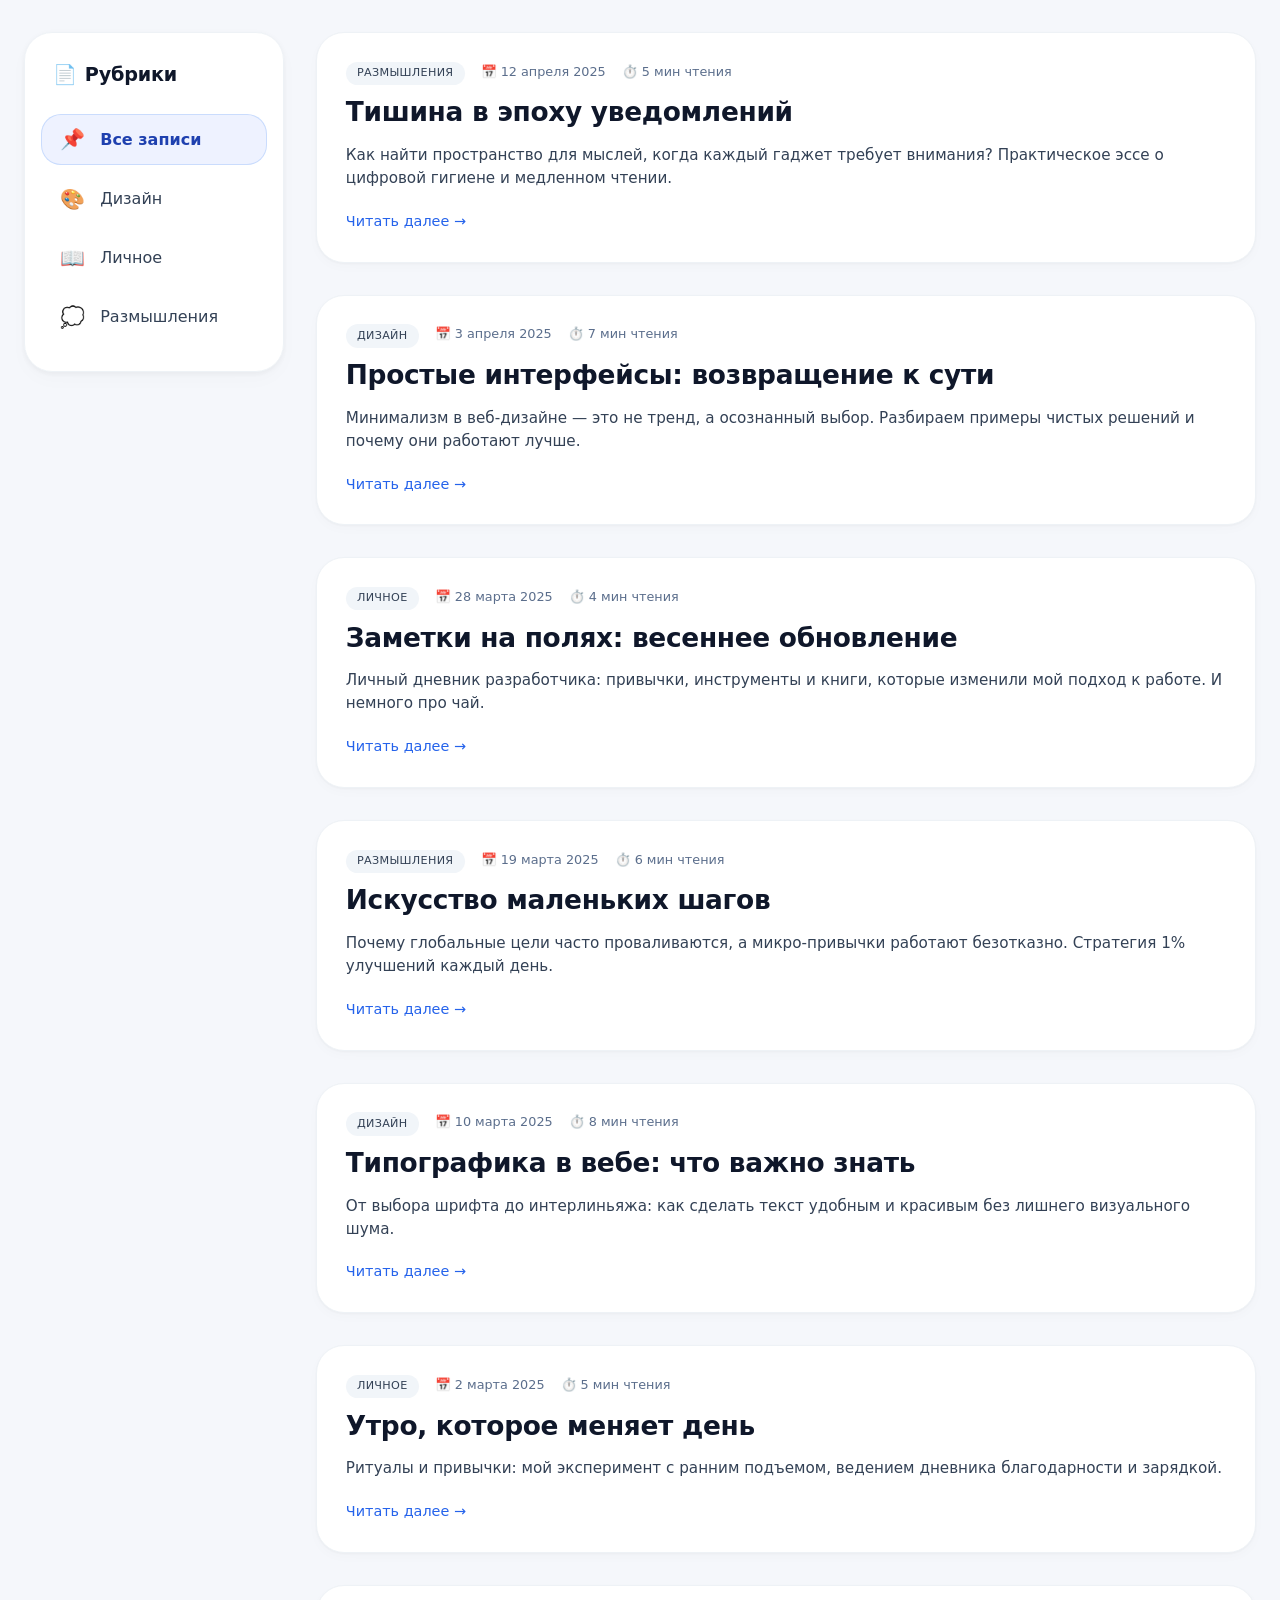
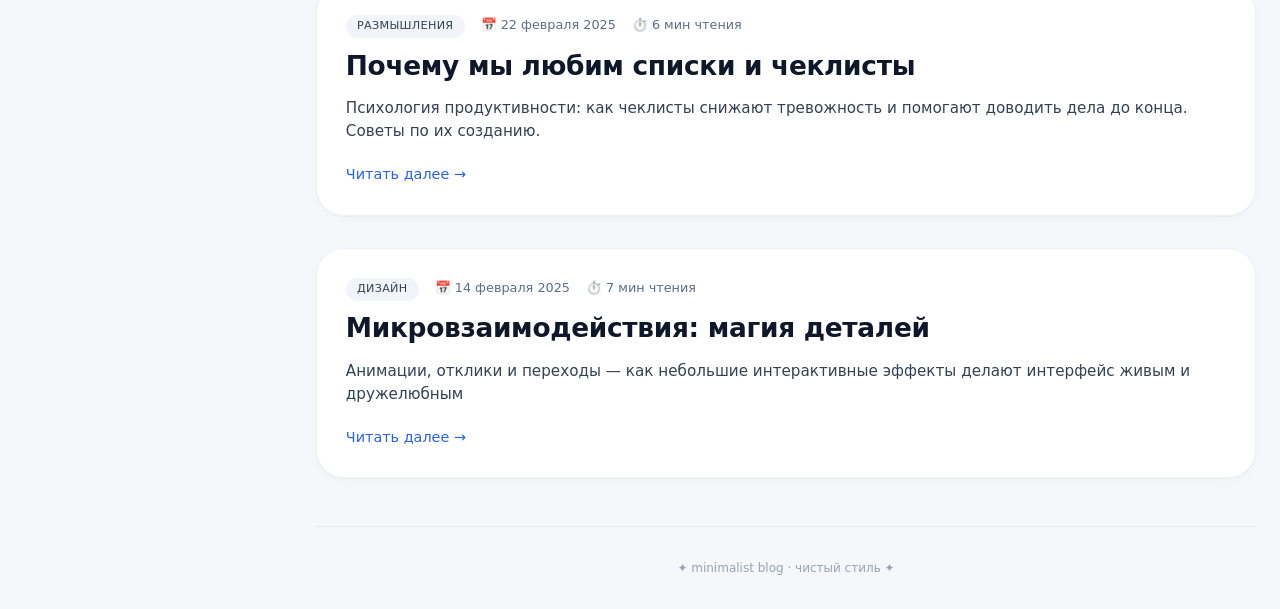
==== index.html @ 2f4bd147 "Add files via upload" ====
<!DOCTYPE html>
<html lang="ru">
<head>
  <meta charset="UTF-8">
  <meta name="viewport" content="width=device-width, initial-scale=1.0, user-scalable=yes">
  <title>Простой блог | Чистый стиль и вкладки</title>
  <style>
    * {
      margin: 0;
      padding: 0;
      box-sizing: border-box;
    }

    body {
      background: #f5f7fb;
      font-family: 'Inter', system-ui, -apple-system, 'Segoe UI', Roboto, 'Helvetica Neue', sans-serif;
      line-height: 1.5;
      color: #1e293b;
    }

    /* Основная сетка: сайдбар слева + контент справа */
    .app-wrapper {
      max-width: 1400px;
      margin: 0 auto;
      padding: 2rem 1.5rem;
      display: flex;
      flex-wrap: wrap;
      gap: 2rem;
    }

    /* ========== БОКОВАЯ ПАНЕЛЬ (ВКЛАДКИ) ========== */
    .sidebar {
      flex: 0 0 260px;
      background: white;
      border-radius: 28px;
      box-shadow: 0 8px 20px rgba(0, 0, 0, 0.02), 0 2px 6px rgba(0, 0, 0, 0.05);
      padding: 1.75rem 1rem;
      height: fit-content;
      position: sticky;
      top: 2rem;
      transition: all 0.2s ease;
      border: 1px solid #eef2f6;
    }

    .sidebar h3 {
      font-size: 1.2rem;
      font-weight: 600;
      letter-spacing: -0.2px;
      padding-left: 0.75rem;
      margin-bottom: 1.5rem;
      color: #0f172a;
      display: flex;
      align-items: center;
      gap: 8px;
    }

    .sidebar h3:before {
      content: "📄";
      font-size: 1.2rem;
    }

    /* стили кнопок-вкладок */
    .tab-buttons {
      display: flex;
      flex-direction: column;
      gap: 0.5rem;
    }

    .tab-btn {
      background: transparent;
      border: none;
      padding: 0.85rem 1.2rem;
      text-align: left;
      font-size: 1rem;
      font-weight: 500;
      border-radius: 20px;
      color: #334155;
      cursor: pointer;
      transition: all 0.2s ease;
      display: flex;
      align-items: center;
      gap: 12px;
      font-family: inherit;
      width: 100%;
    }

    .tab-btn span:first-child {
      font-size: 1.25rem;
      width: 28px;
      display: inline-block;
    }

    .tab-btn:hover {
      background: #f1f5f9;
      color: #0f172a;
    }

    .tab-btn.active {
      background: #eef2ff;
      color: #1e40af;
      font-weight: 600;
      box-shadow: inset 0 0 0 1px rgba(59, 130, 246, 0.2);
    }

    /* ========== ОСНОВНОЙ КОНТЕНТ (БЛОГ) ========== */
    .main-content {
      flex: 1;
      min-width: 260px;
      background: transparent;
    }

    /* карточки постов (единый стиль) */
    .blog-grid {
      display: flex;
      flex-direction: column;
      gap: 2rem;
    }

    .post-card {
      background: white;
      border-radius: 28px;
      padding: 1.8rem;
      box-shadow: 0 4px 12px rgba(0, 0, 0, 0.02), 0 1px 2px rgba(0, 0, 0, 0.03);
      transition: all 0.2s;
      border: 1px solid #eef2f6;
    }

    .post-card:hover {
      box-shadow: 0 12px 24px -12px rgba(0, 0, 0, 0.1);
      transform: translateY(-2px);
    }

    .post-meta {
      display: flex;
      gap: 1rem;
      font-size: 0.8rem;
      color: #5b6e8c;
      margin-bottom: 0.65rem;
      flex-wrap: wrap;
    }

    .post-category {
      background: #f1f5f9;
      padding: 0.2rem 0.7rem;
      border-radius: 40px;
      font-size: 0.7rem;
      font-weight: 500;
      color: #334155;
      text-transform: uppercase;
      letter-spacing: 0.3px;
    }

    .post-title {
      font-size: 1.65rem;
      font-weight: 700;
      letter-spacing: -0.3px;
      margin-bottom: 0.9rem;
      line-height: 1.3;
      color: #0f172a;
    }

    .post-excerpt {
      color: #334155;
      margin-bottom: 1.2rem;
      font-size: 0.95rem;
    }

    .read-more {
      display: inline-flex;
      align-items: center;
      gap: 6px;
      color: #2563eb;
      font-weight: 500;
      text-decoration: none;
      font-size: 0.9rem;
      transition: gap 0.2s;
    }

    .read-more:hover {
      gap: 10px;
      text-decoration: underline;
    }

    /* Сообщение-заглушка, если в категории нет постов */
    .empty-message {
      background: white;
      border-radius: 28px;
      padding: 3rem 2rem;
      text-align: center;
      border: 1px solid #eef2f6;
      color: #5b6e8c;
    }

    /* адаптивность */
    @media (max-width: 720px) {
      .app-wrapper {
        flex-direction: column;
        padding: 1.25rem;
      }

      .sidebar {
        flex: auto;
        position: static;
        width: 100%;
        top: 0;
      }

      .tab-btn {
        padding: 0.7rem 1rem;
      }

      .post-title {
        font-size: 1.4rem;
      }
    }

    /* простой футер опционально */
    .footer-note {
      margin-top: 3rem;
      text-align: center;
      font-size: 0.75rem;
      color: #94a3b8;
      border-top: 1px solid #e2e8f0;
      padding-top: 2rem;
    }
  </style>
</head>
<body>
<div class="app-wrapper">
  <!-- Боковая панель: кнопки с вкладками -->
  <aside class="sidebar">
    <h3>Рубрики</h3>
    <div class="tab-buttons" id="tabButtonsContainer">
      <!-- Кнопки будут динамически созданы через JS, либо пропишем статически, но для чистоты структуры сделаем через data -->
    </div>
  </aside>

  <!-- Основная область блога (отображение постов в зависимости от выбранной вкладки) -->
  <main class="main-content">
    <div id="blogContent" class="blog-grid">
      <!-- Здесь динамически рендерятся записи блога -->
    </div>
    <div class="footer-note">
      ✦ minimalist blog · чистый стиль ✦
    </div>
  </main>
</div>

<script>
  // ----- ДАННЫЕ БЛОГА (посты с категориями / вкладками) -----
  const postsData = [
    {
      id: 1,
      title: "Тишина в эпоху уведомлений",
      excerpt: "Как найти пространство для мыслей, когда каждый гаджет требует внимания? Практическое эссе о цифровой гигиене и медленном чтении.",
      category: "размышления",
      date: "12 апреля 2025",
      readTime: "5 мин чтения"
    },
    {
      id: 2,
      title: "Простые интерфейсы: возвращение к сути",
      excerpt: "Минимализм в веб-дизайне — это не тренд, а осознанный выбор. Разбираем примеры чистых решений и почему они работают лучше.",
      category: "дизайн",
      date: "3 апреля 2025",
      readTime: "7 мин чтения"
    },
    {
      id: 3,
      title: "Заметки на полях: весеннее обновление",
      excerpt: "Личный дневник разработчика: привычки, инструменты и книги, которые изменили мой подход к работе. И немного про чай.",
      category: "личное",
      date: "28 марта 2025",
      readTime: "4 мин чтения"
    },
    {
      id: 4,
      title: "Искусство маленьких шагов",
      excerpt: "Почему глобальные цели часто проваливаются, а микро-привычки работают безотказно. Стратегия 1% улучшений каждый день.",
      category: "размышления",
      date: "19 марта 2025",
      readTime: "6 мин чтения"
    },
    {
      id: 5,
      title: "Типографика в вебе: что важно знать",
      excerpt: "От выбора шрифта до интерлиньяжа: как сделать текст удобным и красивым без лишнего визуального шума.",
      category: "дизайн",
      date: "10 марта 2025",
      readTime: "8 мин чтения"
    },
    {
      id: 6,
      title: "Утро, которое меняет день",
      excerpt: "Ритуалы и привычки: мой эксперимент с ранним подъемом, ведением дневника благодарности и зарядкой.",
      category: "личное",
      date: "2 марта 2025",
      readTime: "5 мин чтения"
    },
    {
      id: 7,
      title: "Почему мы любим списки и чеклисты",
      excerpt: "Психология продуктивности: как чеклисты снижают тревожность и помогают доводить дела до конца. Советы по их созданию.",
      category: "размышления",
      date: "22 февраля 2025",
      readTime: "6 мин чтения"
    },
    {
      id: 8,
      title: "Микровзаимодействия: магия деталей",
      excerpt: "Анимации, отклики и переходы — как небольшие интерактивные эффекты делают интерфейс живым и дружелюбным",
      category: "дизайн",
      date: "14 февраля 2025",
      readTime: "7 мин чтения"
    }
  ];

  // ---- Категории (вкладки). Добавим также "все записи" по умолчанию. ----
  // Создаём набор уникальных категорий на основе постов + добавим пункт "Все записи"
  const allCategoriesSet = new Set(postsData.map(post => post.category));
  // Преобразуем в массив и отсортируем для удобства
  let categories = Array.from(allCategoriesSet).sort();
  // Вкладки: делаем "Все записи" первой и удобной
  const tabs = [
    { id: "all", label: "Все записи", icon: "📌", filter: null },
    ...categories.map(cat => ({ id: cat, label: cat.charAt(0).toUpperCase() + cat.slice(1), icon: getIconForCategory(cat), filter: cat }))
  ];

  // Вспомогательная иконка для категорий (просто для эстетики)
  function getIconForCategory(cat) {
    const map = {
      "размышления": "💭",
      "дизайн": "🎨",
      "личное": "📖"
    };
    return map[cat] || "🔖";
  }

  // Текущий активный фильтр (id вкладки)
  let activeTabId = "all";   // по умолчанию "Все записи"

  // Функция фильтрации постов на основе активного фильтра (используем category)
  function getFilteredPosts() {
    const activeTab = tabs.find(tab => tab.id === activeTabId);
    if (!activeTab || activeTab.filter === null) {
      // Показать все посты
      return [...postsData];
    }
    // фильтруем по категории
    return postsData.filter(post => post.category === activeTab.filter);
  }

  // Функция для рендера постов в главную область
  function renderPosts() {
    const filtered = getFilteredPosts();
    const container = document.getElementById("blogContent");
    if (!container) return;

    if (filtered.length === 0) {
      container.innerHTML = `
        <div class="empty-message">
          ✨ В этой рубрике пока нет записей ✨<br>
          Но скоро появятся новые мысли!
        </div>
      `;
      return;
    }

    // Генерируем карточки постов
    const postsHTML = filtered.map(post => `
      <article class="post-card">
        <div class="post-meta">
          <span class="post-category">${escapeHtml(post.category)}</span>
          <span>📅 ${escapeHtml(post.date)}</span>
          <span>⏱️ ${escapeHtml(post.readTime)}</span>
        </div>
        <h2 class="post-title">${escapeHtml(post.title)}</h2>
        <p class="post-excerpt">${escapeHtml(post.excerpt)}</p>
        <a href="#" class="read-more" data-id="${post.id}">Читать далее →</a>
      </article>
    `).join('');

    container.innerHTML = postsHTML;

    // Небольшая имитация "читать далее" (просто уведомление, чтобы не усложнять, но с духом блога)
    document.querySelectorAll('.read-more').forEach(link => {
      link.addEventListener('click', (e) => {
        e.preventDefault();
        const id = link.getAttribute('data-id');
        const post = postsData.find(p => p.id == id);
        if (post) {
          alert(`📖 «${post.title}»\n\n${post.excerpt}\n\n(Полная версия откроется здесь, но это демо-блог с вкладками и простым стилем.)`);
        } else {
          alert("Статья временно не доступна");
        }
      });
    });
  }

  // Простая защита от XSS
  function escapeHtml(str) {
    if (!str) return '';
    return str.replace(/[&<>]/g, function(m) {
      if (m === '&') return '&amp;';
      if (m === '<') return '&lt;';
      if (m === '>') return '&gt;';
      return m;
    }).replace(/[\uD800-\uDBFF][\uDC00-\uDFFF]/g, function(c) {
      return c;
    });
  }

  // Функция для отрисовки кнопок-вкладок в сайдбаре
  function renderTabButtons() {
    const container = document.getElementById("tabButtonsContainer");
    if (!container) return;

    const buttonsHtml = tabs.map(tab => {
      const isActive = (activeTabId === tab.id);
      const activeClass = isActive ? 'active' : '';
      return `
        <button class="tab-btn ${activeClass}" data-tab-id="${tab.id}">
          <span>${tab.icon}</span>
          <span>${escapeHtml(tab.label)}</span>
        </button>
      `;
    }).join('');

    container.innerHTML = buttonsHtml;

    // Добавляем обработчики событий на каждую кнопку
    document.querySelectorAll('.tab-btn').forEach(btn => {
      btn.addEventListener('click', (e) => {
        const tabId = btn.getAttribute('data-tab-id');
        if (!tabId) return;
        // Обновляем активную вкладку
        activeTabId = tabId;
        // Обновляем активный класс у кнопок
        document.querySelectorAll('.tab-btn').forEach(button => {
          if (button.getAttribute('data-tab-id') === tabId) {
            button.classList.add('active');
          } else {
            button.classList.remove('active');
          }
        });
        // Перерендериваем посты в соответствии с новой вкладкой
        renderPosts();
      });
    });
  }

  // Инициализация: рисуем интерфейс
  function init() {
    renderTabButtons();
    renderPosts();
  }

  // Запускаем всё после загрузки DOM
  document.addEventListener('DOMContentLoaded', init);
</script>
</body>
</html>
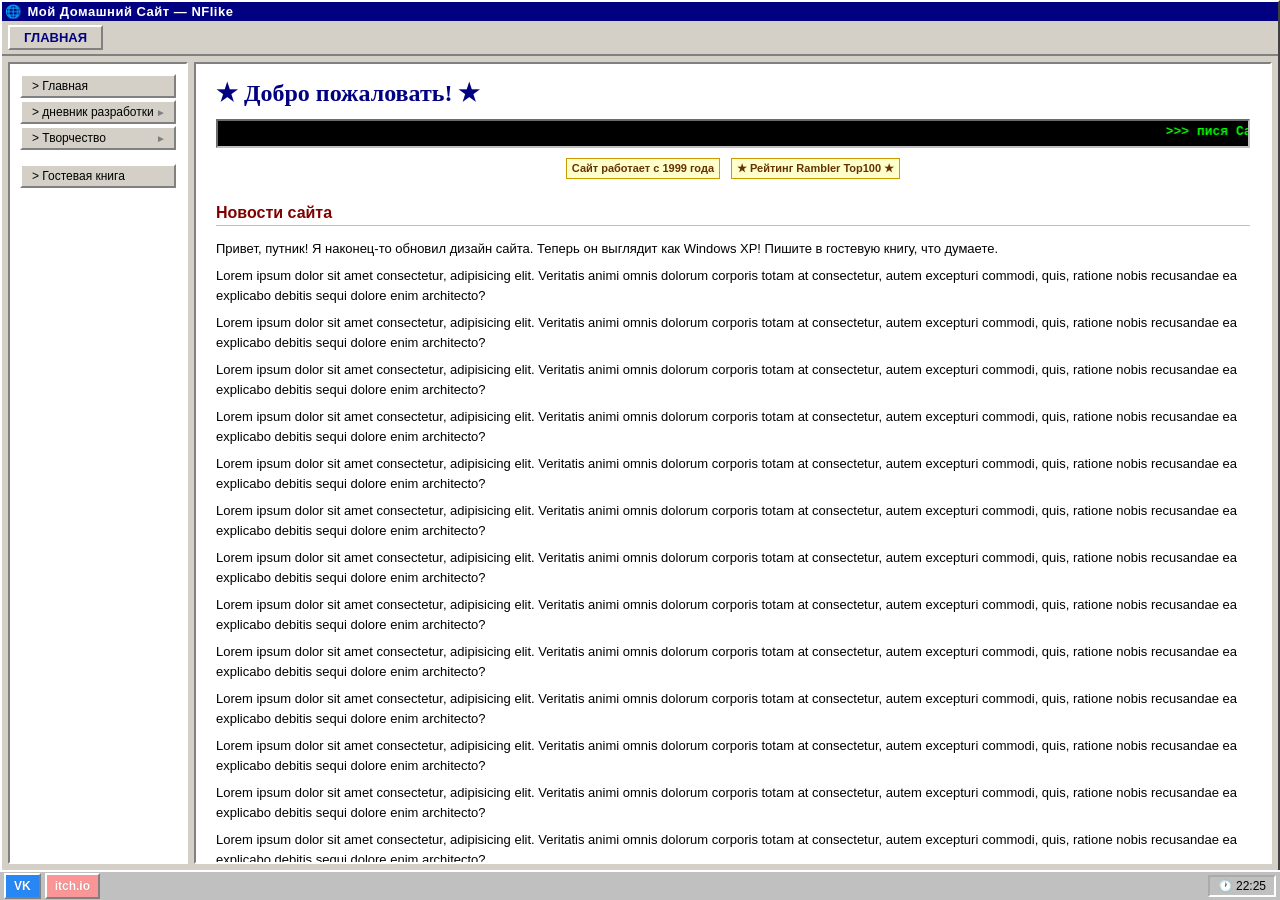
==== commit 5d68160f: "Add files via upload" ====
--- a/index.html
+++ b/index.html
@@ -1,462 +1,52 @@
 <!DOCTYPE html>
 <html lang="ru">
 <head>
-  <meta charset="UTF-8">
-  <meta name="viewport" content="width=device-width, initial-scale=1.0, user-scalable=yes">
-  <title>Простой блог | Чистый стиль и вкладки</title>
-  <style>
-    * {
-      margin: 0;
-      padding: 0;
-      box-sizing: border-box;
-    }
-
-    body {
-      background: #f5f7fb;
-      font-family: 'Inter', system-ui, -apple-system, 'Segoe UI', Roboto, 'Helvetica Neue', sans-serif;
-      line-height: 1.5;
-      color: #1e293b;
-    }
-
-    /* Основная сетка: сайдбар слева + контент справа */
-    .app-wrapper {
-      max-width: 1400px;
-      margin: 0 auto;
-      padding: 2rem 1.5rem;
-      display: flex;
-      flex-wrap: wrap;
-      gap: 2rem;
-    }
-
-    /* ========== БОКОВАЯ ПАНЕЛЬ (ВКЛАДКИ) ========== */
-    .sidebar {
-      flex: 0 0 260px;
-      background: white;
-      border-radius: 28px;
-      box-shadow: 0 8px 20px rgba(0, 0, 0, 0.02), 0 2px 6px rgba(0, 0, 0, 0.05);
-      padding: 1.75rem 1rem;
-      height: fit-content;
-      position: sticky;
-      top: 2rem;
-      transition: all 0.2s ease;
-      border: 1px solid #eef2f6;
-    }
-
-    .sidebar h3 {
-      font-size: 1.2rem;
-      font-weight: 600;
-      letter-spacing: -0.2px;
-      padding-left: 0.75rem;
-      margin-bottom: 1.5rem;
-      color: #0f172a;
-      display: flex;
-      align-items: center;
-      gap: 8px;
-    }
-
-    .sidebar h3:before {
-      content: "📄";
-      font-size: 1.2rem;
-    }
-
-    /* стили кнопок-вкладок */
-    .tab-buttons {
-      display: flex;
-      flex-direction: column;
-      gap: 0.5rem;
-    }
-
-    .tab-btn {
-      background: transparent;
-      border: none;
-      padding: 0.85rem 1.2rem;
-      text-align: left;
-      font-size: 1rem;
-      font-weight: 500;
-      border-radius: 20px;
-      color: #334155;
-      cursor: pointer;
-      transition: all 0.2s ease;
-      display: flex;
-      align-items: center;
-      gap: 12px;
-      font-family: inherit;
-      width: 100%;
-    }
-
-    .tab-btn span:first-child {
-      font-size: 1.25rem;
-      width: 28px;
-      display: inline-block;
-    }
-
-    .tab-btn:hover {
-      background: #f1f5f9;
-      color: #0f172a;
-    }
-
-    .tab-btn.active {
-      background: #eef2ff;
-      color: #1e40af;
-      font-weight: 600;
-      box-shadow: inset 0 0 0 1px rgba(59, 130, 246, 0.2);
-    }
-
-    /* ========== ОСНОВНОЙ КОНТЕНТ (БЛОГ) ========== */
-    .main-content {
-      flex: 1;
-      min-width: 260px;
-      background: transparent;
-    }
-
-    /* карточки постов (единый стиль) */
-    .blog-grid {
-      display: flex;
-      flex-direction: column;
-      gap: 2rem;
-    }
-
-    .post-card {
-      background: white;
-      border-radius: 28px;
-      padding: 1.8rem;
-      box-shadow: 0 4px 12px rgba(0, 0, 0, 0.02), 0 1px 2px rgba(0, 0, 0, 0.03);
-      transition: all 0.2s;
-      border: 1px solid #eef2f6;
-    }
-
-    .post-card:hover {
-      box-shadow: 0 12px 24px -12px rgba(0, 0, 0, 0.1);
-      transform: translateY(-2px);
-    }
-
-    .post-meta {
-      display: flex;
-      gap: 1rem;
-      font-size: 0.8rem;
-      color: #5b6e8c;
-      margin-bottom: 0.65rem;
-      flex-wrap: wrap;
-    }
-
-    .post-category {
-      background: #f1f5f9;
-      padding: 0.2rem 0.7rem;
-      border-radius: 40px;
-      font-size: 0.7rem;
-      font-weight: 500;
-      color: #334155;
-      text-transform: uppercase;
-      letter-spacing: 0.3px;
-    }
-
-    .post-title {
-      font-size: 1.65rem;
-      font-weight: 700;
-      letter-spacing: -0.3px;
-      margin-bottom: 0.9rem;
-      line-height: 1.3;
-      color: #0f172a;
-    }
-
-    .post-excerpt {
-      color: #334155;
-      margin-bottom: 1.2rem;
-      font-size: 0.95rem;
-    }
-
-    .read-more {
-      display: inline-flex;
-      align-items: center;
-      gap: 6px;
-      color: #2563eb;
-      font-weight: 500;
-      text-decoration: none;
-      font-size: 0.9rem;
-      transition: gap 0.2s;
-    }
-
-    .read-more:hover {
-      gap: 10px;
-      text-decoration: underline;
-    }
-
-    /* Сообщение-заглушка, если в категории нет постов */
-    .empty-message {
-      background: white;
-      border-radius: 28px;
-      padding: 3rem 2rem;
-      text-align: center;
-      border: 1px solid #eef2f6;
-      color: #5b6e8c;
-    }
-
-    /* адаптивность */
-    @media (max-width: 720px) {
-      .app-wrapper {
-        flex-direction: column;
-        padding: 1.25rem;
-      }
-
-      .sidebar {
-        flex: auto;
-        position: static;
-        width: 100%;
-        top: 0;
-      }
-
-      .tab-btn {
-        padding: 0.7rem 1rem;
-      }
-
-      .post-title {
-        font-size: 1.4rem;
-      }
-    }
-
-    /* простой футер опционально */
-    .footer-note {
-      margin-top: 3rem;
-      text-align: center;
-      font-size: 0.75rem;
-      color: #94a3b8;
-      border-top: 1px solid #e2e8f0;
-      padding-top: 2rem;
-    }
-  </style>
+<meta charset="UTF-8">
+<title>Мой Домашний Сайт :: Microsoft Internet Explorer</title>
+<link rel="stylesheet" href="style.css">
 </head>
 <body>
-<div class="app-wrapper">
-  <!-- Боковая панель: кнопки с вкладками -->
-  <aside class="sidebar">
-    <h3>Рубрики</h3>
-    <div class="tab-buttons" id="tabButtonsContainer">
-      <!-- Кнопки будут динамически созданы через JS, либо пропишем статически, но для чистоты структуры сделаем через data -->
+
+<div class="window">
+  <div class="title-bar">
+    <div class="title-text">
+      <span>🌐</span>
+      <span>Мой Домашний Сайт — NFlike</span>
     </div>
-  </aside>
+  </div>
 
-  <!-- Основная область блога (отображение постов в зависимости от выбранной вкладки) -->
-  <main class="main-content">
-    <div id="blogContent" class="blog-grid">
-      <!-- Здесь динамически рендерятся записи блога -->
+  <div class="top-nav-bar">
+    <a href="#" class="home-btn" id="home-btn">ГЛАВНАЯ</a>
+  </div>
+
+  <div class="main-content">
+    <!-- Сюда скрипт вставит кнопки меню -->
+    <div class="sidebar"></div>
+
+    <!-- Правая колонка -->
+    <div class="content-area" id="content-wrapper">
+      
+      <!-- Блок с анимацией загрузки -->
+      <div class="loading-container" id="loading-bar">
+        <div class="loading-text">Загрузка:</div>
+        <div class="loading-blocks" id="loading-blocks-container">
+          <!-- Квадратики создаются через JS -->
+        </div>
+      </div>
+
+      <!-- Сюда будет загружаться сам контент -->
+      <div id="main-content">
+        <p>Загрузка...</p>
+      </div>
+
     </div>
-    <div class="footer-note">
-      ✦ minimalist blog · чистый стиль ✦
-    </div>
-  </main>
+  </div>
 </div>
 
-<script>
-  // ----- ДАННЫЕ БЛОГА (посты с категориями / вкладками) -----
-  const postsData = [
-    {
-      id: 1,
-      title: "Тишина в эпоху уведомлений",
-      excerpt: "Как найти пространство для мыслей, когда каждый гаджет требует внимания? Практическое эссе о цифровой гигиене и медленном чтении.",
-      category: "размышления",
-      date: "12 апреля 2025",
-      readTime: "5 мин чтения"
-    },
-    {
-      id: 2,
-      title: "Простые интерфейсы: возвращение к сути",
-      excerpt: "Минимализм в веб-дизайне — это не тренд, а осознанный выбор. Разбираем примеры чистых решений и почему они работают лучше.",
-      category: "дизайн",
-      date: "3 апреля 2025",
-      readTime: "7 мин чтения"
-    },
-    {
-      id: 3,
-      title: "Заметки на полях: весеннее обновление",
-      excerpt: "Личный дневник разработчика: привычки, инструменты и книги, которые изменили мой подход к работе. И немного про чай.",
-      category: "личное",
-      date: "28 марта 2025",
-      readTime: "4 мин чтения"
-    },
-    {
-      id: 4,
-      title: "Искусство маленьких шагов",
-      excerpt: "Почему глобальные цели часто проваливаются, а микро-привычки работают безотказно. Стратегия 1% улучшений каждый день.",
-      category: "размышления",
-      date: "19 марта 2025",
-      readTime: "6 мин чтения"
-    },
-    {
-      id: 5,
-      title: "Типографика в вебе: что важно знать",
-      excerpt: "От выбора шрифта до интерлиньяжа: как сделать текст удобным и красивым без лишнего визуального шума.",
-      category: "дизайн",
-      date: "10 марта 2025",
-      readTime: "8 мин чтения"
-    },
-    {
-      id: 6,
-      title: "Утро, которое меняет день",
-      excerpt: "Ритуалы и привычки: мой эксперимент с ранним подъемом, ведением дневника благодарности и зарядкой.",
-      category: "личное",
-      date: "2 марта 2025",
-      readTime: "5 мин чтения"
-    },
-    {
-      id: 7,
-      title: "Почему мы любим списки и чеклисты",
-      excerpt: "Психология продуктивности: как чеклисты снижают тревожность и помогают доводить дела до конца. Советы по их созданию.",
-      category: "размышления",
-      date: "22 февраля 2025",
-      readTime: "6 мин чтения"
-    },
-    {
-      id: 8,
-      title: "Микровзаимодействия: магия деталей",
-      excerpt: "Анимации, отклики и переходы — как небольшие интерактивные эффекты делают интерфейс живым и дружелюбным",
-      category: "дизайн",
-      date: "14 февраля 2025",
-      readTime: "7 мин чтения"
-    }
-  ];
+<div class="taskbar">
+  <div class="clock" id="system-clock">🕐 00:00</div>
+</div>
 
-  // ---- Категории (вкладки). Добавим также "все записи" по умолчанию. ----
-  // Создаём набор уникальных категорий на основе постов + добавим пункт "Все записи"
-  const allCategoriesSet = new Set(postsData.map(post => post.category));
-  // Преобразуем в массив и отсортируем для удобства
-  let categories = Array.from(allCategoriesSet).sort();
-  // Вкладки: делаем "Все записи" первой и удобной
-  const tabs = [
-    { id: "all", label: "Все записи", icon: "📌", filter: null },
-    ...categories.map(cat => ({ id: cat, label: cat.charAt(0).toUpperCase() + cat.slice(1), icon: getIconForCategory(cat), filter: cat }))
-  ];
-
-  // Вспомогательная иконка для категорий (просто для эстетики)
-  function getIconForCategory(cat) {
-    const map = {
-      "размышления": "💭",
-      "дизайн": "🎨",
-      "личное": "📖"
-    };
-    return map[cat] || "🔖";
-  }
-
-  // Текущий активный фильтр (id вкладки)
-  let activeTabId = "all";   // по умолчанию "Все записи"
-
-  // Функция фильтрации постов на основе активного фильтра (используем category)
-  function getFilteredPosts() {
-    const activeTab = tabs.find(tab => tab.id === activeTabId);
-    if (!activeTab || activeTab.filter === null) {
-      // Показать все посты
-      return [...postsData];
-    }
-    // фильтруем по категории
-    return postsData.filter(post => post.category === activeTab.filter);
-  }
-
-  // Функция для рендера постов в главную область
-  function renderPosts() {
-    const filtered = getFilteredPosts();
-    const container = document.getElementById("blogContent");
-    if (!container) return;
-
-    if (filtered.length === 0) {
-      container.innerHTML = `
-        <div class="empty-message">
-          ✨ В этой рубрике пока нет записей ✨<br>
-          Но скоро появятся новые мысли!
-        </div>
-      `;
-      return;
-    }
-
-    // Генерируем карточки постов
-    const postsHTML = filtered.map(post => `
-      <article class="post-card">
-        <div class="post-meta">
-          <span class="post-category">${escapeHtml(post.category)}</span>
-          <span>📅 ${escapeHtml(post.date)}</span>
-          <span>⏱️ ${escapeHtml(post.readTime)}</span>
-        </div>
-        <h2 class="post-title">${escapeHtml(post.title)}</h2>
-        <p class="post-excerpt">${escapeHtml(post.excerpt)}</p>
-        <a href="#" class="read-more" data-id="${post.id}">Читать далее →</a>
-      </article>
-    `).join('');
-
-    container.innerHTML = postsHTML;
-
-    // Небольшая имитация "читать далее" (просто уведомление, чтобы не усложнять, но с духом блога)
-    document.querySelectorAll('.read-more').forEach(link => {
-      link.addEventListener('click', (e) => {
-        e.preventDefault();
-        const id = link.getAttribute('data-id');
-        const post = postsData.find(p => p.id == id);
-        if (post) {
-          alert(`📖 «${post.title}»\n\n${post.excerpt}\n\n(Полная версия откроется здесь, но это демо-блог с вкладками и простым стилем.)`);
-        } else {
-          alert("Статья временно не доступна");
-        }
-      });
-    });
-  }
-
-  // Простая защита от XSS
-  function escapeHtml(str) {
-    if (!str) return '';
-    return str.replace(/[&<>]/g, function(m) {
-      if (m === '&') return '&amp;';
-      if (m === '<') return '&lt;';
-      if (m === '>') return '&gt;';
-      return m;
-    }).replace(/[\uD800-\uDBFF][\uDC00-\uDFFF]/g, function(c) {
-      return c;
-    });
-  }
-
-  // Функция для отрисовки кнопок-вкладок в сайдбаре
-  function renderTabButtons() {
-    const container = document.getElementById("tabButtonsContainer");
-    if (!container) return;
-
-    const buttonsHtml = tabs.map(tab => {
-      const isActive = (activeTabId === tab.id);
-      const activeClass = isActive ? 'active' : '';
-      return `
-        <button class="tab-btn ${activeClass}" data-tab-id="${tab.id}">
-          <span>${tab.icon}</span>
-          <span>${escapeHtml(tab.label)}</span>
-        </button>
-      `;
-    }).join('');
-
-    container.innerHTML = buttonsHtml;
-
-    // Добавляем обработчики событий на каждую кнопку
-    document.querySelectorAll('.tab-btn').forEach(btn => {
-      btn.addEventListener('click', (e) => {
-        const tabId = btn.getAttribute('data-tab-id');
-        if (!tabId) return;
-        // Обновляем активную вкладку
-        activeTabId = tabId;
-        // Обновляем активный класс у кнопок
-        document.querySelectorAll('.tab-btn').forEach(button => {
-          if (button.getAttribute('data-tab-id') === tabId) {
-            button.classList.add('active');
-          } else {
-            button.classList.remove('active');
-          }
-        });
-        // Перерендериваем посты в соответствии с новой вкладкой
-        renderPosts();
-      });
-    });
-  }
-
-  // Инициализация: рисуем интерфейс
-  function init() {
-    renderTabButtons();
-    renderPosts();
-  }
-
-  // Запускаем всё после загрузки DOM
-  document.addEventListener('DOMContentLoaded', init);
-</script>
+<script src="script.js"></script>
 </body>
-</html>
+</html>
--- a/style.css
+++ b/style.css
@@ -0,0 +1,359 @@
+/* ===== ОБЩИЙ ФОН ===== */
+html, body {
+  margin: 0;
+  padding: 0;
+  height: 100%;
+  font-family: "Tahoma", "MS Sans Serif", sans-serif;
+  font-size: 13px;
+  background: #808080; /* Серый фон рабочего стола */
+  overflow: hidden;
+}
+
+/* ===== ГЛАВНОЕ ОКНО ===== */
+.window {
+  display: flex;
+  flex-direction: column;
+  height: calc(100vh - 28px);
+  width: 100%;
+  background: #d4d0c8;
+  border: 2px solid;
+  border-color: #ffffff #404040 #404040 #ffffff;
+  box-sizing: border-box;
+}
+
+/* ===== ЗАГОЛОВОК ОКНА ===== */
+.title-bar {
+  background: #000080;
+  color: #fff;
+  font-weight: bold;
+  padding: 2px 3px;
+  display: flex;
+  align-items: center;
+  justify-content: space-between;
+  flex-shrink: 0;
+}
+.title-bar .title-text {
+  display: flex;
+  align-items: center;
+  gap: 6px;
+  font-size: 13px;
+  letter-spacing: 0.5px;
+}
+
+/* ===== ПАНЕЛЬ С КНОПКОЙ "ГЛАВНАЯ" ===== */
+.top-nav-bar {
+  background: #d4d0c8;
+  border-bottom: 2px solid #808080;
+  padding: 4px 6px;
+  display: flex;
+  align-items: center;
+  flex-shrink: 0;
+}
+
+.home-btn {
+  font-family: "Tahoma", sans-serif;
+  font-size: 13px;
+  font-weight: bold;
+  color: #000080;
+  padding: 3px 14px;
+  background: #d4d0c8;
+  border: 2px solid;
+  border-color: #ffffff #808080 #808080 #ffffff;
+  cursor: pointer;
+  text-decoration: none;
+  display: inline-block;
+}
+.home-btn:active {
+  border-color: #808080 #ffffff #ffffff #808080;
+  color: #000;
+}
+
+/* ===== ОСНОВНОЙ КОНТЕНТ ===== */
+.main-content {
+  display: flex;
+  flex: 1;
+  overflow: hidden;
+  background: #d4d0c8; /* Виден в зазорах между колонками */
+  padding: 6px;
+  gap: 6px;
+}
+
+/* Левая колонка (меню) */
+.sidebar {
+  width: 180px;
+  background: #ffffff;
+  border: 2px solid;
+  border-color: #808080 #ffffff #ffffff #808080;
+  padding: 10px;
+  overflow-y: auto;
+  box-sizing: border-box;
+  flex-shrink: 0;
+  display: flex;
+  flex-direction: column;
+  gap: 2px;
+}
+
+.sidebar-spacer {
+  height: 10px;
+}
+
+/* Правая колонка (контент) */
+.content-area {
+  flex: 1;
+  padding: 15px 20px;
+  overflow-y: auto;
+  background: #ffffff;
+  border: 2px solid;
+  border-color: #808080 #ffffff #ffffff #808080;
+  color: #000;
+  box-sizing: border-box;
+  position: relative; /* Для центрирования загрузки */
+}
+
+/* ===== ТЕКСТ И ЗАГОЛОВКИ ===== */
+.content-area h1 {
+  font-family: "Times New Roman", serif;
+  font-size: 24px;
+  color: #000080;
+  margin: 0 0 12px;
+}
+.content-area h2 {
+  font-size: 16px;
+  color: #800000;
+  border-bottom: 1px solid #c0c0c0;
+  padding-bottom: 3px;
+  margin-top: 20px;
+}
+.content-area p { 
+  line-height: 1.5; 
+  margin: 8px 0; 
+}
+.content-area a { color: #0000ee; }
+.content-area a:visited { color: #551a8b; }
+.content-area a:hover { color: #ff0000; }
+
+/* ===== РАЗНОЕ В КОНТЕНТЕ ===== */
+.marquee-box {
+  background: #000;
+  color: #00ff00;
+  font-family: "Courier New", monospace;
+  font-weight: bold;
+  padding: 3px 0;
+  overflow: hidden;
+  border: 2px inset #c0c0c0;
+  margin: 10px 0;
+}
+.marquee-box marquee { font-size: 13px; }
+
+.counter {
+  display: inline-flex;
+  gap: 2px;
+  background: #000;
+  padding: 2px 4px;
+  border: 2px inset #c0c0c0;
+  font-family: "Courier New", monospace;
+  font-weight: bold;
+  font-size: 18px;
+  color: #00ff00;
+  letter-spacing: 2px;
+}
+
+.center { text-align: center; }
+.old-badge {
+  display: inline-block;
+  background: #ffffcc;
+  border: 1px solid #cc9900;
+  padding: 1px 5px;
+  font-size: 11px;
+  font-weight: bold;
+  color: #663300;
+  margin-bottom: 5px;
+}
+hr {
+  border: 0;
+  border-top: 1px solid #c0c0c0;
+  margin: 15px 0;
+}
+
+/* ===== КНОПКИ В КОНТЕНТЕ (если нужны внутри страниц) ===== */
+.btn90 {
+  font-family: "Tahoma", sans-serif;
+  font-size: 12px;
+  padding: 3px 10px;
+  background: #d4d0c8;
+  border: 2px solid;
+  border-color: #ffffff #808080 #808080 #ffffff;
+  cursor: pointer;
+  color: #000;
+  text-decoration: none;
+  display: inline-block;
+}
+.btn90:active {
+  border-color: #808080 #ffffff #ffffff #808080;
+}
+
+/* ===== НИЖНЯЯ ПАНЕЛЬ ===== */
+.taskbar {
+  position: fixed;
+  bottom: 0;
+  left: 0;
+  right: 0;
+  height: 28px;
+  background: #c0c0c0;
+  border-top: 2px solid #ffffff;
+  display: flex;
+  align-items: center;
+  padding: 0 4px;
+  gap: 4px;
+  z-index: 100;
+}
+
+.resource-btn {
+  display: flex;
+  align-items: center;
+  justify-content: center;
+  height: 22px;
+  padding: 0 8px;
+  background: #d4d0c8;
+  border: 2px solid;
+  border-color: #ffffff #808080 #808080 #ffffff;
+  color: #000;
+  font-family: "Tahoma", sans-serif;
+  font-weight: bold;
+  font-size: 12px;
+  text-decoration: none;
+  cursor: pointer;
+}
+
+.resource-btn:active {
+  border-color: #808080 #ffffff #ffffff #808080;
+}
+
+/* Фикс для цветных кнопок в таскбаре */
+.resource-btn.custom-bg {
+  /* Текст делаем жирным и с небольшой тенью, чтобы читался на любом фоне */
+  text-shadow: 0 0 1px rgba(0,0,0,0.3); 
+}
+.resource-btn.custom-bg:active {
+  /* При нажатии фон остается тем же, меняются только рамки */
+  background-color: var(--btn-bg) !important;
+}
+
+.clock {
+  margin-left: auto;
+  background: #c0c0c0;
+  border: 2px inset #ffffff;
+  padding: 2px 8px;
+  font-size: 12px;
+  color: #000;
+}
+
+/* ========================================= */
+/* СТИЛИ ДЛЯ АНИМАЦИИ ЗАГРУЗКИ */
+/* ========================================= */
+.loading-container {
+  display: none;
+  position: absolute;
+  top: 0; left: 0; right: 0; bottom: 0;
+  background: #ffffff;
+  z-index: 10;
+  flex-direction: column;
+  align-items: center;
+  justify-content: center;
+}
+
+.loading-text {
+  font-family: "Tahoma", sans-serif;
+  font-size: 14px;
+  font-weight: bold;
+  color: #000;
+  margin-bottom: 6px;
+  padding-left: 0;
+  width: 350px; /* Ширина совпадает с полоской */
+  box-sizing: border-box;
+  text-align: left;
+}
+
+.loading-blocks {
+  display: flex;
+  gap: 2px;
+  padding: 3px;
+  background: #ffffff;
+  border: 2px solid;
+  border-color: #808080 #ffffff #ffffff #808080; 
+  width: 350px; 
+  box-sizing: border-box;
+}
+
+.loading-blocks .block {
+  flex: 1; 
+  height: 16px;
+  background: #c0c0c0; 
+  transition: none; /* Резкое переключение */
+}
+
+.loading-blocks .block.active {
+  background: #006400; /* Темно-зеленый */
+}
+
+/* ========================================= */
+/* СТИЛИ ДЛЯ ВЛОЖЕННОГО МЕНЮ */
+/* ========================================= */
+.menu-item {
+  display: flex;
+  flex-direction: column;
+}
+
+/* Кнопки со стрелочкой */
+.sidebar .btn90.has-children {
+  position: relative;
+  padding-right: 20px;
+}
+.sidebar .btn90.has-children::after {
+  content: "►";
+  position: absolute;
+  right: 8px;
+  top: 50%;
+  transform: translateY(-50%);
+  font-size: 10px;
+  color: #808080;
+  transition: transform 0.1s ease;
+}
+.sidebar .btn90.has-children.open::after {
+  transform: translateY(-50%) rotate(90deg); /* Поворот при открытии */
+}
+
+/* Контейнер для вложенных элементов */
+.submenu {
+  display: none;
+  flex-direction: column;
+  gap: 2px;
+  margin-top: 2px;
+  margin-left: 12px;
+  border-left: 1px dotted #808080;
+  padding-left: 6px;
+}
+
+.submenu.open {
+  display: flex;
+}
+
+.submenu .btn90 {
+  font-size: 11px;
+  padding-top: 2px;
+  padding-bottom: 2px;
+}
+
+/* Кастомный скроллбар для меню */
+.sidebar::-webkit-scrollbar {
+  width: 16px;
+}
+.sidebar::-webkit-scrollbar-track {
+  background: #f0f0f0;
+  border-left: 1px solid #c0c0c0;
+}
+.sidebar::-webkit-scrollbar-thumb {
+  background: #d4d0c8;
+  border: 1px solid;
+  border-color: #ffffff #808080 #808080 #ffffff;
+}
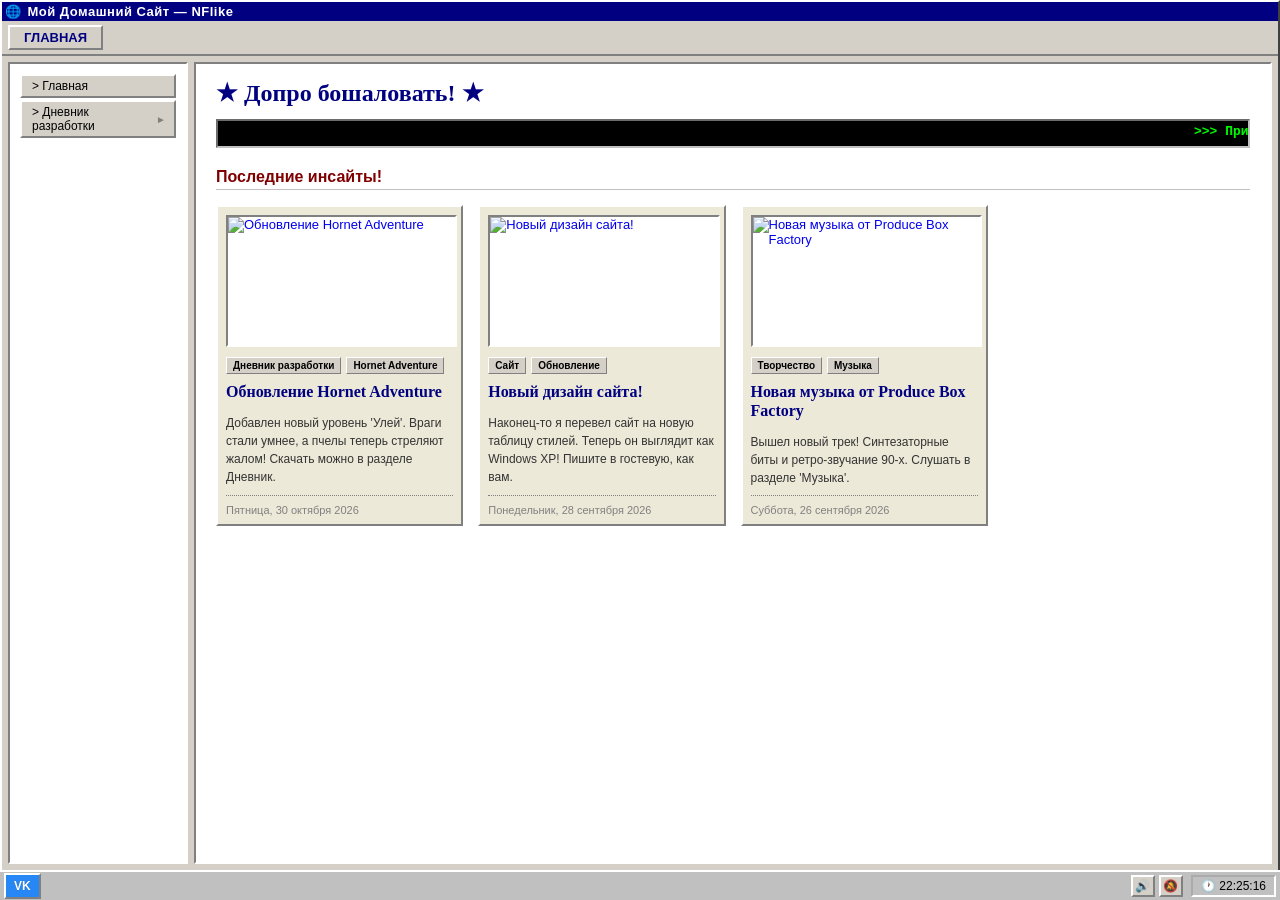
==== commit 08979713: "update" ====
--- a/index.html
+++ b/index.html
@@ -2,7 +2,10 @@
 <html lang="ru">
 <head>
 <meta charset="UTF-8">
-<title>Мой Домашний Сайт :: Microsoft Internet Explorer</title>
+<title>Мой Домашний Сайт — NFlike</title>
+
+<link rel="icon" href="favicon.png" type="image/png">
+
 <link rel="stylesheet" href="style.css">
 </head>
 <body>
@@ -15,8 +18,9 @@
     </div>
   </div>
 
-  <div class="top-nav-bar">
+<div class="top-nav-bar">
     <a href="#" class="home-btn" id="home-btn">ГЛАВНАЯ</a>
+    <a href="#" class="home-btn" id="chat-btn" style="margin-left: 5px;">ЧАТИК</a>
   </div>
 
   <div class="main-content">
@@ -43,9 +47,25 @@
   </div>
 </div>
 
+<!-- ===== НИЖНЯЯ ПАНЕЛЬ ===== -->
 <div class="taskbar">
-  <div class="clock" id="system-clock">🕐 00:00</div>
+  <!-- Кнопки ресурсов добавляются сюда скриптом -->
+  
+  <!-- Блок, который прижмется вправо -->
+  <div class="taskbar-right">
+    <!-- Кнопки управления звуком и уведомлениями -->
+    <div class="taskbar-controls" id="taskbar-controls">
+      <button class="ctrl-btn" id="btn-sound" title="Вкл/Выкл звук">🔊</button>
+      <button class="ctrl-btn" id="btn-notif" title="Вкл/Выкл уведомления">🔕</button>
+    </div>
+
+    <!-- Часы -->
+    <div class="clock" id="system-clock">🕐 00:00</div>
+  </div>
 </div>
+
+<!-- Контейнер для всплывающих окон -->
+<div id="notification-container"></div>
 
 <script src="script.js"></script>
 </body>
--- a/style.css
+++ b/style.css
@@ -5,7 +5,7 @@
   height: 100%;
   font-family: "Tahoma", "MS Sans Serif", sans-serif;
   font-size: 13px;
-  background: #808080; /* Серый фон рабочего стола */
+  background: #808080;
   overflow: hidden;
 }
 
@@ -49,7 +49,6 @@
   align-items: center;
   flex-shrink: 0;
 }
-
 .home-btn {
   font-family: "Tahoma", sans-serif;
   font-size: 13px;
@@ -73,7 +72,7 @@
   display: flex;
   flex: 1;
   overflow: hidden;
-  background: #d4d0c8; /* Виден в зазорах между колонками */
+  background: #d4d0c8;
   padding: 6px;
   gap: 6px;
 }
@@ -92,7 +91,6 @@
   flex-direction: column;
   gap: 2px;
 }
-
 .sidebar-spacer {
   height: 10px;
 }
@@ -107,7 +105,7 @@
   border-color: #808080 #ffffff #ffffff #808080;
   color: #000;
   box-sizing: border-box;
-  position: relative; /* Для центрирования загрузки */
+  position: relative;
 }
 
 /* ===== ТЕКСТ И ЗАГОЛОВКИ ===== */
@@ -124,15 +122,12 @@
   padding-bottom: 3px;
   margin-top: 20px;
 }
-.content-area p { 
-  line-height: 1.5; 
-  margin: 8px 0; 
-}
+.content-area p { line-height: 1.5; margin: 8px 0; }
 .content-area a { color: #0000ee; }
 .content-area a:visited { color: #551a8b; }
 .content-area a:hover { color: #ff0000; }
 
-/* ===== РАЗНОЕ В КОНТЕНТЕ ===== */
+/* ===== БЕГУЩАЯ СТРОКА ===== */
 .marquee-box {
   background: #000;
   color: #00ff00;
@@ -145,6 +140,7 @@
 }
 .marquee-box marquee { font-size: 13px; }
 
+/* ===== СЧЁТЧИК ===== */
 .counter {
   display: inline-flex;
   gap: 2px;
@@ -175,7 +171,7 @@
   margin: 15px 0;
 }
 
-/* ===== КНОПКИ В КОНТЕНТЕ (если нужны внутри страниц) ===== */
+/* ===== КНОПКИ В КОНТЕНТЕ ===== */
 .btn90 {
   font-family: "Tahoma", sans-serif;
   font-size: 12px;
@@ -208,6 +204,14 @@
   z-index: 100;
 }
 
+/* Контейнер, который прижимается вправо */
+.taskbar-right {
+  margin-left: auto; /* Сдвигает всё содержимое вправо */
+  display: flex;
+  align-items: center;
+  gap: 8px; /* Расстояние между кнопками и часами */
+}
+
 .resource-btn {
   display: flex;
   align-items: center;
@@ -224,23 +228,46 @@
   text-decoration: none;
   cursor: pointer;
 }
-
 .resource-btn:active {
   border-color: #808080 #ffffff #ffffff #808080;
 }
-
-/* Фикс для цветных кнопок в таскбаре */
 .resource-btn.custom-bg {
-  /* Текст делаем жирным и с небольшой тенью, чтобы читался на любом фоне */
   text-shadow: 0 0 1px rgba(0,0,0,0.3); 
 }
 .resource-btn.custom-bg:active {
-  /* При нажатии фон остается тем же, меняются только рамки */
   background-color: var(--btn-bg) !important;
 }
 
+/* Кнопки управления (звук/уведомления) */
+.taskbar-controls {
+  display: flex;
+  gap: 4px;
+  margin: 0; /* Убрали лишние отступы */
+}
+.ctrl-btn {
+  width: 24px;
+  height: 22px;
+  background: #d4d0c8;
+  border: 2px solid;
+  border-color: #ffffff #808080 #808080 #ffffff;
+  cursor: pointer;
+  font-size: 12px;
+  padding: 0;
+  display: flex;
+  align-items: center;
+  justify-content: center;
+}
+.ctrl-btn:active {
+  border-color: #808080 #ffffff #ffffff #808080;
+}
+.ctrl-btn.disabled {
+  border-color: #808080 #ffffff #ffffff #808080;
+  background: #c0c0c0;
+  opacity: 0.6;
+}
+
 .clock {
-  margin-left: auto;
+  /* Убрали margin-left: auto, так как теперь его задает .taskbar-right */
   background: #c0c0c0;
   border: 2px inset #ffffff;
   padding: 2px 8px;
@@ -261,7 +288,6 @@
   align-items: center;
   justify-content: center;
 }
-
 .loading-text {
   font-family: "Tahoma", sans-serif;
   font-size: 14px;
@@ -269,11 +295,10 @@
   color: #000;
   margin-bottom: 6px;
   padding-left: 0;
-  width: 350px; /* Ширина совпадает с полоской */
+  width: 350px;
   box-sizing: border-box;
   text-align: left;
 }
-
 .loading-blocks {
   display: flex;
   gap: 2px;
@@ -284,16 +309,14 @@
   width: 350px; 
   box-sizing: border-box;
 }
-
 .loading-blocks .block {
   flex: 1; 
   height: 16px;
   background: #c0c0c0; 
-  transition: none; /* Резкое переключение */
-}
-
+  transition: none;
+}
 .loading-blocks .block.active {
-  background: #006400; /* Темно-зеленый */
+  background: #006400;
 }
 
 /* ========================================= */
@@ -303,8 +326,6 @@
   display: flex;
   flex-direction: column;
 }
-
-/* Кнопки со стрелочкой */
 .sidebar .btn90.has-children {
   position: relative;
   padding-right: 20px;
@@ -320,10 +341,8 @@
   transition: transform 0.1s ease;
 }
 .sidebar .btn90.has-children.open::after {
-  transform: translateY(-50%) rotate(90deg); /* Поворот при открытии */
-}
-
-/* Контейнер для вложенных элементов */
+  transform: translateY(-50%) rotate(90deg);
+}
 .submenu {
   display: none;
   flex-direction: column;
@@ -333,27 +352,266 @@
   border-left: 1px dotted #808080;
   padding-left: 6px;
 }
-
 .submenu.open {
   display: flex;
 }
-
 .submenu .btn90 {
   font-size: 11px;
   padding-top: 2px;
   padding-bottom: 2px;
 }
 
-/* Кастомный скроллбар для меню */
-.sidebar::-webkit-scrollbar {
+/* Кастомный скроллбар */
+.sidebar::-webkit-scrollbar { width: 16px; }
+.sidebar::-webkit-scrollbar-track { background: #f0f0f0; border-left: 1px solid #c0c0c0; }
+.sidebar::-webkit-scrollbar-thumb {
+  background: #d4d0c8;
+  border: 1px solid;
+  border-color: #ffffff #808080 #808080 #ffffff;
+}
+
+/* ========================================= */
+/* СТИЛИ ДЛЯ ВСПЛЫВАЮЩИХ УВЕДОМЛЕНИЙ */
+/* ========================================= */
+#notification-container {
+  position: fixed;
+  bottom: 35px;
+  right: 10px;
+  z-index: 9999;
+  display: flex;
+  flex-direction: column;
+  gap: 10px;
+  pointer-events: none;
+}
+.notif-window {
+  width: 280px;
+  background: #ece9d8;
+  border: 2px solid;
+  border-color: #ffffff #404040 #404040 #ffffff;
+  box-shadow: 2px 2px 5px rgba(0,0,0,0.5);
+  display: flex;
+  flex-direction: column;
+  opacity: 0;
+  transform: translateY(20px);
+  animation: slideUp 0.3s forwards;
+  pointer-events: auto;
+}
+@keyframes slideUp {
+  to { opacity: 1; transform: translateY(0); }
+}
+.notif-window.hide {
+  animation: slideDown 0.3s forwards;
+}
+@keyframes slideDown {
+  from { opacity: 1; transform: translateY(0); }
+  to { opacity: 0; transform: translateY(20px); }
+}
+.notif-title-bar {
+  background: linear-gradient(180deg, #0a5fd6 0%, #3d8bfd 8%, #1e63c9 40%, #0d4fb0 100%);
+  color: #fff;
+  font-weight: bold;
+  font-family: "Tahoma", sans-serif;
+  font-size: 12px;
+  padding: 3px 4px 3px 6px;
+  display: flex;
+  justify-content: space-between;
+  align-items: center;
+  text-shadow: 1px 1px 1px #000;
+}
+.notif-title {
+  white-space: nowrap;
+  overflow: hidden;
+  text-overflow: ellipsis;
+  max-width: 230px;
+}
+.notif-close {
   width: 16px;
-}
-.sidebar::-webkit-scrollbar-track {
-  background: #f0f0f0;
-  border-left: 1px solid #c0c0c0;
-}
-.sidebar::-webkit-scrollbar-thumb {
-  background: #d4d0c8;
+  height: 14px;
+  background: #c0c0c0;
   border: 1px solid;
   border-color: #ffffff #808080 #808080 #ffffff;
+  color: #000;
+  font-size: 10px;
+  font-weight: bold;
+  cursor: pointer;
+  padding: 0;
+  display: flex;
+  align-items: center;
+  justify-content: center;
+  line-height: 1;
+}
+.notif-close:active {
+  border-color: #808080 #ffffff #ffffff #808080;
+}
+.notif-body {
+  padding: 10px;
+  font-family: "Tahoma", sans-serif;
+  font-size: 12px;
+  color: #000;
+  background: #ffffff;
+  margin: 3px;
+  border: 2px solid;
+  border-color: #808080 #ffffff #ffffff #808080;
+  line-height: 1.4;
+  word-wrap: break-word;
+}
+.notif-body a {
+  color: #0000ee;
+  text-decoration: underline;
+}
+
+/* ========================================= */
+/* СТИЛИ ДЛЯ НОВОСТНЫХ БЛОКОВ (СЕТКА) */
+/* ========================================= */
+
+.news-grid {
+  display: grid;
+  /* Сетка: карточки будут переноситься, минимальная ширина 220px */
+  grid-template-columns: repeat(auto-fill, minmax(220px, 1fr));
+  gap: 15px;
+  margin-top: 15px;
+}
+
+.news-card {
+  display: flex;
+  flex-direction: column;
+  background: #ece9d8; /* Светло-серый фон, как у панелей Windows */
+  
+  /* Классическая выпуклая рамка */
+  border: 2px solid;
+  border-color: #ffffff #808080 #808080 #ffffff;
+  
+  cursor: pointer;
+  text-decoration: none;
+  color: #000;
+  padding: 8px;
+  box-sizing: border-box;
+}
+
+/* Эффект нажатия при клике */
+.news-card:active {
+  border-color: #808080 #ffffff #ffffff #808080;
+  background: #d4d0c8;
+}
+
+.news-img-wrapper {
+  width: 100%;
+  aspect-ratio: 16 / 9; /* Пропорции картинки */
+  overflow: hidden;
+  margin-bottom: 10px;
+  
+  /* Вдавленная рамка для картинки */
+  border: 2px solid;
+  border-color: #808080 #ffffff #ffffff #808080;
+  background: #ffffff;
+}
+
+.news-img {
+  width: 100%;
+  height: 100%;
+  object-fit: cover;
+  display: block;
+}
+
+.news-info {
+  display: flex;
+  flex-direction: column;
+  flex-grow: 1; /* Чтобы дата всегда была внизу */
+}
+
+/* Теги (категории) */
+.news-tags {
+  display: flex;
+  flex-wrap: wrap;
+  gap: 5px;
+  margin-bottom: 8px;
+}
+
+.news-tag {
+  background: #d4d0c8;
+  color: #000;
+  font-size: 10px;
+  font-weight: bold;
+  padding: 2px 6px;
+  border: 1px solid;
+  border-color: #ffffff #808080 #808080 #ffffff;
+}
+
+/* Заголовок новости */
+.news-title {
+  font-family: "Times New Roman", serif; /* Как заголовки на сайте */
+  font-size: 16px;
+  font-weight: bold;
+  color: #000080; /* Темно-синий, классический */
+  margin: 0 0 5px 0;
+  line-height: 1.2;
+}
+
+/* Описание */
+.news-desc {
+  font-family: "Tahoma", sans-serif;
+  font-size: 12px;
+  line-height: 1.4;
+  color: #333;
+  margin: 0 0 15px 0;
+  flex-grow: 1;
+}
+
+/* Дата */
+.news-date {
+  font-family: "Tahoma", sans-serif;
+  font-size: 11px;
+  color: #808080;
+  border-top: 1px dotted #808080; /* Точечная линия, как в старых меню */
+  padding-top: 8px;
+  margin-top: auto;
+}
+
+
+/* ========================================= */
+/* ЭФФЕКТЫ ПРИ НАВЕДЕНИИ (HOVER) */
+/* ========================================= */
+
+/* Верхние кнопки (ГЛАВНАЯ, ЧАТИК) */
+.home-btn:hover {
+  background: #e4e0d8; /* Чуть светлее */
+  color: #0000ee;      /* Текст становится синим (как ссылка) */
+}
+
+/* Кнопки в левом меню */
+.sidebar .btn90:hover {
+  background: #e4e0d8;
+}
+
+/* Кнопки в нижней панели (VK, и т.д.) */
+.resource-btn:hover {
+  background: #e4e0d8;
+  /* Если у кнопки есть кастомный фон, мы чуть его осветляем */
+  filter: brightness(1.1); 
+}
+
+/* Кнопки управления (Звук, Уведомления) */
+.ctrl-btn:hover {
+  background: #e4e0d8;
+}
+
+/* Карточки новостей на главной странице */
+.news-card:hover {
+  background: #e4e0d8;
+  /* Легкое свечение рамки */
+  box-shadow: inset 1px 1px 0px #ffffff, inset -1px -1px 0px #a0a0a0;
+}
+.news-card:hover .news-title {
+  color: #0000ee; /* Заголовок становится синим */
+  text-decoration: underline;
+}
+
+/* Ссылки внутри контента */
+.content-area a:hover {
+  background: #ffffcc; /* Легкая желтая подсветка, как выделение текста */
+}
+
+/* Кнопки внутри самого контента (например, "Написать мне") */
+.btn90:hover {
+  background: #e4e0d8;
 }
